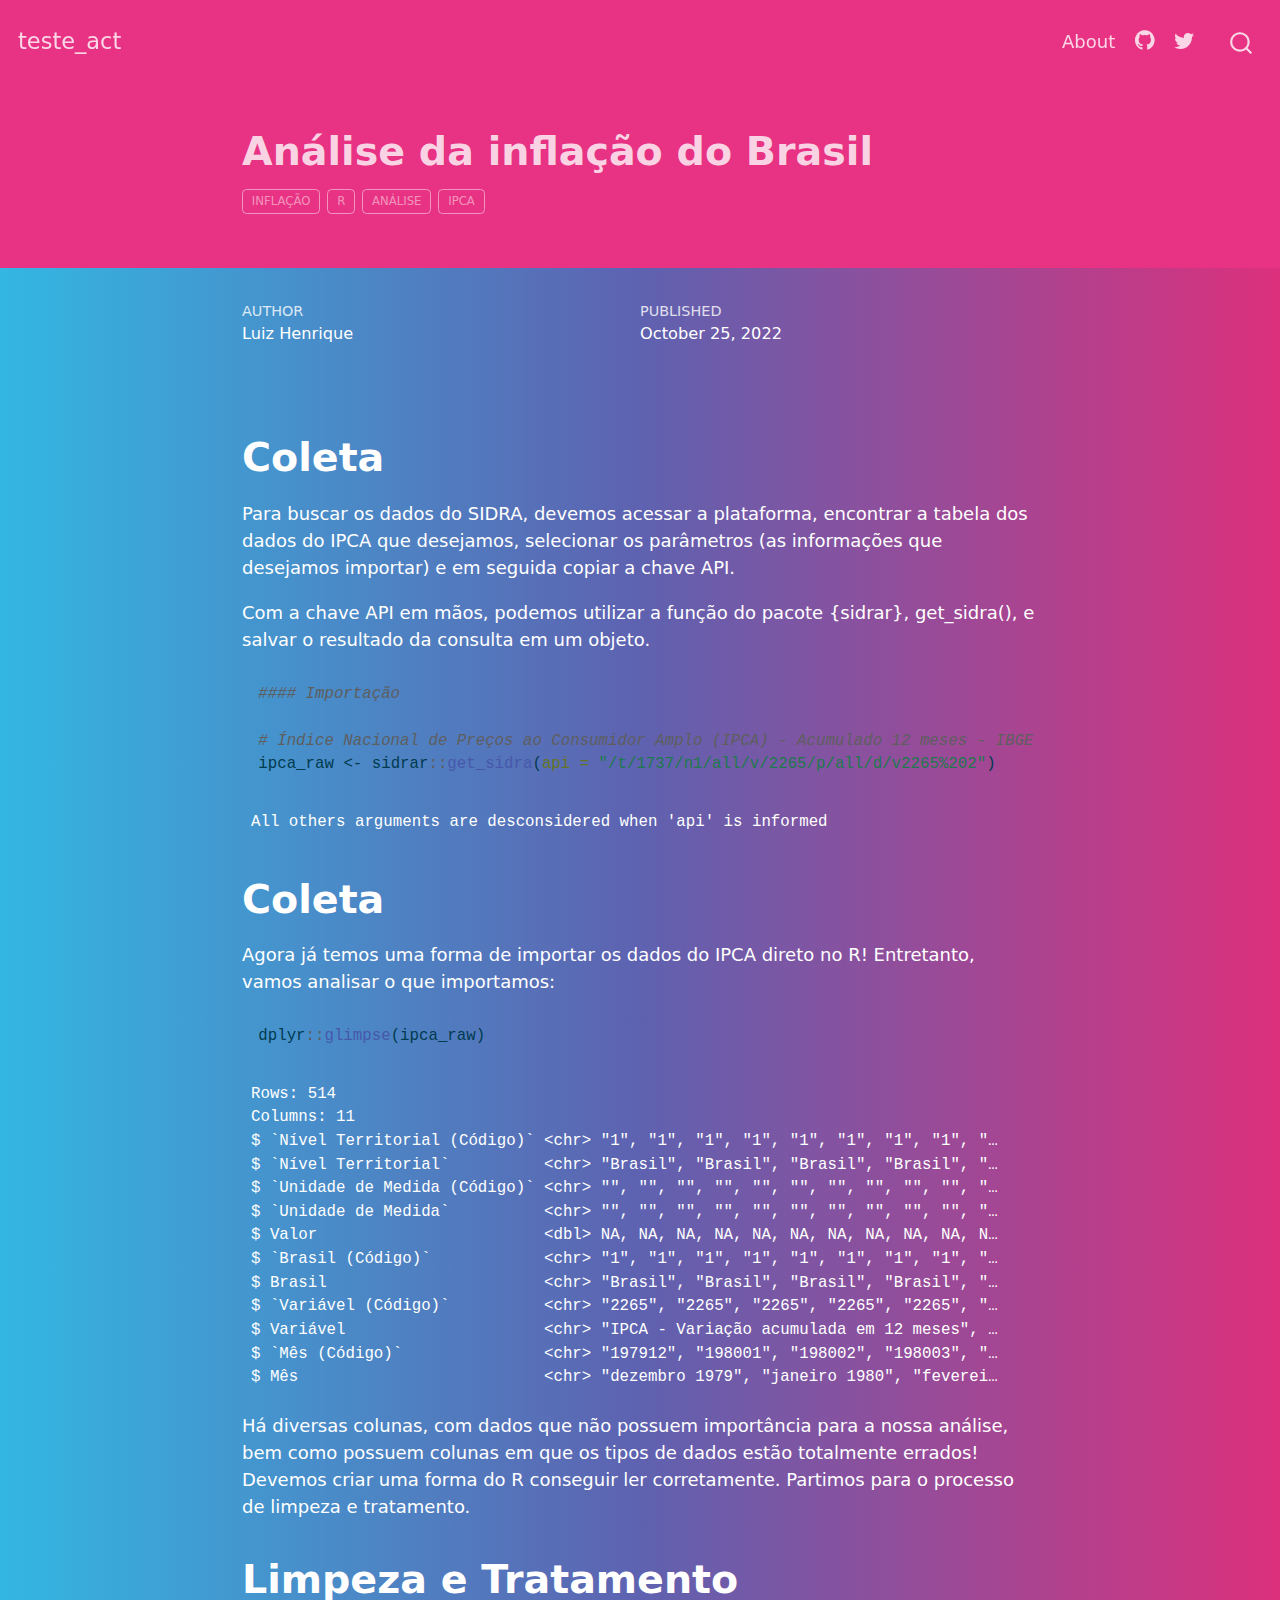
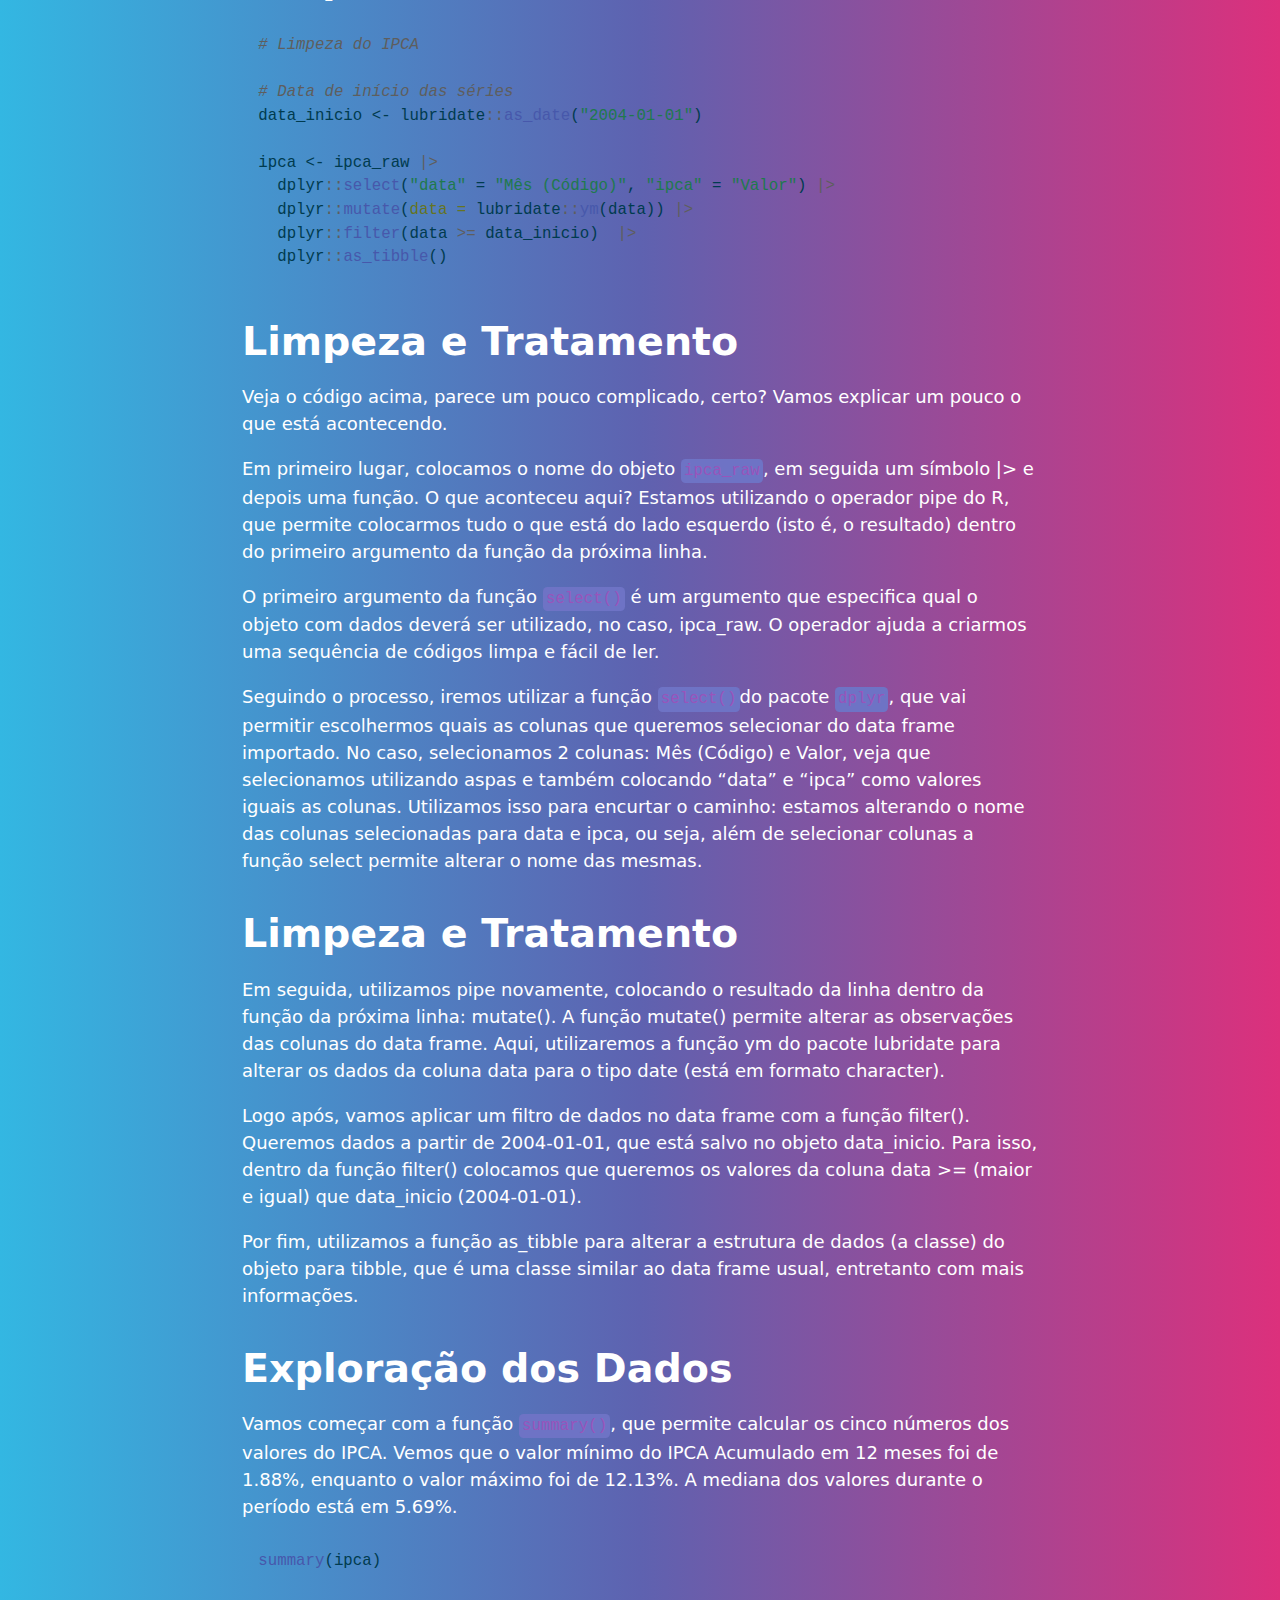
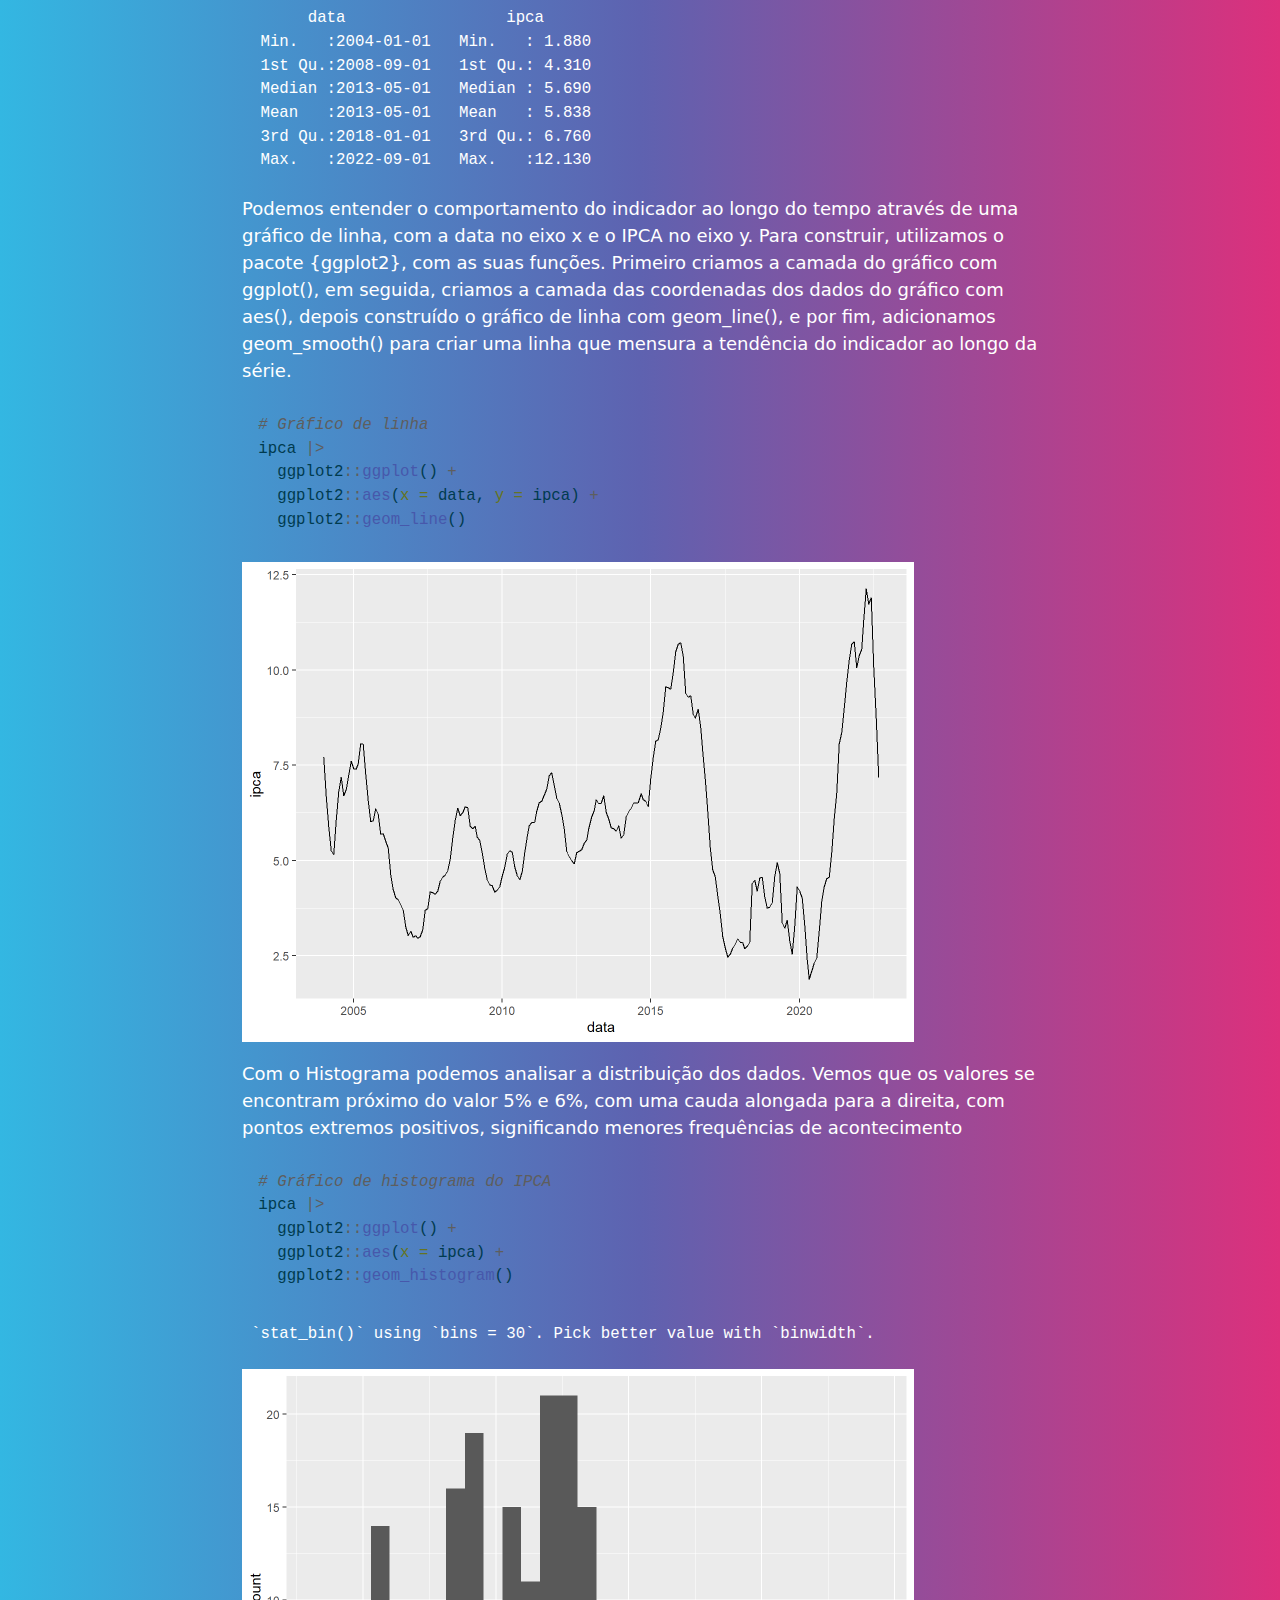
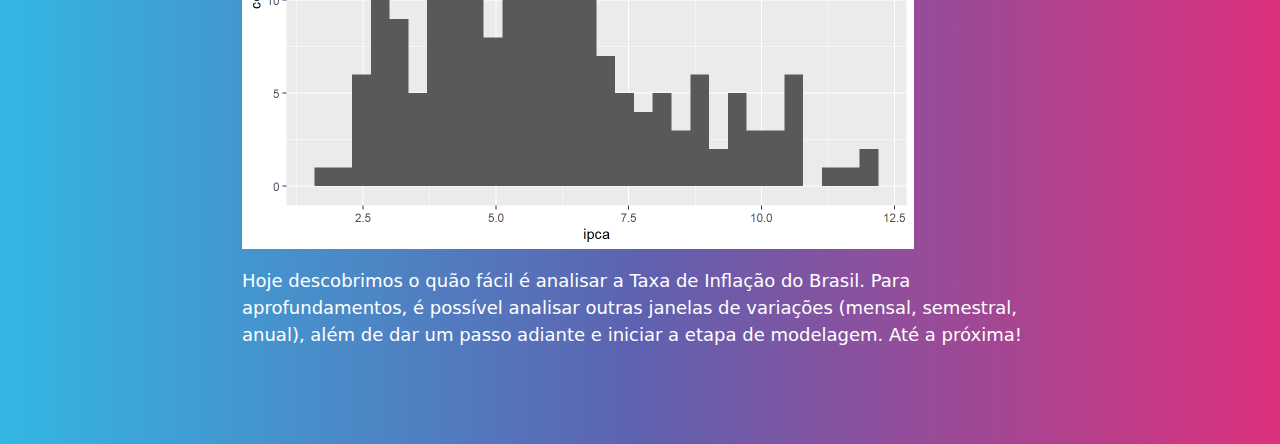
==== docs/posts/post-with-code/index.html @ 05f70dd1 "add files" ====
<!DOCTYPE html>
<html xmlns="http://www.w3.org/1999/xhtml" lang="en" xml:lang="en"><head>

<meta charset="utf-8">
<meta name="generator" content="quarto-1.1.251">

<meta name="viewport" content="width=device-width, initial-scale=1.0, user-scalable=yes">

<meta name="author" content="Luiz Henrique">
<meta name="dcterms.date" content="2022-10-25">

<title>teste_act - Análise da inflação do Brasil</title>
<style>
code{white-space: pre-wrap;}
span.smallcaps{font-variant: small-caps;}
div.columns{display: flex; gap: min(4vw, 1.5em);}
div.column{flex: auto; overflow-x: auto;}
div.hanging-indent{margin-left: 1.5em; text-indent: -1.5em;}
ul.task-list{list-style: none;}
ul.task-list li input[type="checkbox"] {
  width: 0.8em;
  margin: 0 0.8em 0.2em -1.6em;
  vertical-align: middle;
}
pre > code.sourceCode { white-space: pre; position: relative; }
pre > code.sourceCode > span { display: inline-block; line-height: 1.25; }
pre > code.sourceCode > span:empty { height: 1.2em; }
.sourceCode { overflow: visible; }
code.sourceCode > span { color: inherit; text-decoration: inherit; }
div.sourceCode { margin: 1em 0; }
pre.sourceCode { margin: 0; }
@media screen {
div.sourceCode { overflow: auto; }
}
@media print {
pre > code.sourceCode { white-space: pre-wrap; }
pre > code.sourceCode > span { text-indent: -5em; padding-left: 5em; }
}
pre.numberSource code
  { counter-reset: source-line 0; }
pre.numberSource code > span
  { position: relative; left: -4em; counter-increment: source-line; }
pre.numberSource code > span > a:first-child::before
  { content: counter(source-line);
    position: relative; left: -1em; text-align: right; vertical-align: baseline;
    border: none; display: inline-block;
    -webkit-touch-callout: none; -webkit-user-select: none;
    -khtml-user-select: none; -moz-user-select: none;
    -ms-user-select: none; user-select: none;
    padding: 0 4px; width: 4em;
    color: #aaaaaa;
  }
pre.numberSource { margin-left: 3em; border-left: 1px solid #aaaaaa;  padding-left: 4px; }
div.sourceCode
  {   }
@media screen {
pre > code.sourceCode > span > a:first-child::before { text-decoration: underline; }
}
code span.al { color: #ff0000; font-weight: bold; } /* Alert */
code span.an { color: #60a0b0; font-weight: bold; font-style: italic; } /* Annotation */
code span.at { color: #7d9029; } /* Attribute */
code span.bn { color: #40a070; } /* BaseN */
code span.bu { color: #008000; } /* BuiltIn */
code span.cf { color: #007020; font-weight: bold; } /* ControlFlow */
code span.ch { color: #4070a0; } /* Char */
code span.cn { color: #880000; } /* Constant */
code span.co { color: #60a0b0; font-style: italic; } /* Comment */
code span.cv { color: #60a0b0; font-weight: bold; font-style: italic; } /* CommentVar */
code span.do { color: #ba2121; font-style: italic; } /* Documentation */
code span.dt { color: #902000; } /* DataType */
code span.dv { color: #40a070; } /* DecVal */
code span.er { color: #ff0000; font-weight: bold; } /* Error */
code span.ex { } /* Extension */
code span.fl { color: #40a070; } /* Float */
code span.fu { color: #06287e; } /* Function */
code span.im { color: #008000; font-weight: bold; } /* Import */
code span.in { color: #60a0b0; font-weight: bold; font-style: italic; } /* Information */
code span.kw { color: #007020; font-weight: bold; } /* Keyword */
code span.op { color: #666666; } /* Operator */
code span.ot { color: #007020; } /* Other */
code span.pp { color: #bc7a00; } /* Preprocessor */
code span.sc { color: #4070a0; } /* SpecialChar */
code span.ss { color: #bb6688; } /* SpecialString */
code span.st { color: #4070a0; } /* String */
code span.va { color: #19177c; } /* Variable */
code span.vs { color: #4070a0; } /* VerbatimString */
code span.wa { color: #60a0b0; font-weight: bold; font-style: italic; } /* Warning */
</style>


<script src="../../site_libs/quarto-nav/quarto-nav.js"></script>
<script src="../../site_libs/quarto-nav/headroom.min.js"></script>
<script src="../../site_libs/clipboard/clipboard.min.js"></script>
<script src="../../site_libs/quarto-search/autocomplete.umd.js"></script>
<script src="../../site_libs/quarto-search/fuse.min.js"></script>
<script src="../../site_libs/quarto-search/quarto-search.js"></script>
<meta name="quarto:offset" content="../../">
<script src="../../site_libs/quarto-html/quarto.js"></script>
<script src="../../site_libs/quarto-html/popper.min.js"></script>
<script src="../../site_libs/quarto-html/tippy.umd.min.js"></script>
<script src="../../site_libs/quarto-html/anchor.min.js"></script>
<link href="../../site_libs/quarto-html/tippy.css" rel="stylesheet">
<link href="../../site_libs/quarto-html/quarto-syntax-highlighting.css" rel="stylesheet" id="quarto-text-highlighting-styles">
<script src="../../site_libs/bootstrap/bootstrap.min.js"></script>
<link href="../../site_libs/bootstrap/bootstrap-icons.css" rel="stylesheet">
<link href="../../site_libs/bootstrap/bootstrap.min.css" rel="stylesheet" id="quarto-bootstrap" data-mode="light">
<script id="quarto-search-options" type="application/json">{
  "location": "navbar",
  "copy-button": false,
  "collapse-after": 3,
  "panel-placement": "end",
  "type": "overlay",
  "limit": 20,
  "language": {
    "search-no-results-text": "No results",
    "search-matching-documents-text": "matching documents",
    "search-copy-link-title": "Copy link to search",
    "search-hide-matches-text": "Hide additional matches",
    "search-more-match-text": "more match in this document",
    "search-more-matches-text": "more matches in this document",
    "search-clear-button-title": "Clear",
    "search-detached-cancel-button-title": "Cancel",
    "search-submit-button-title": "Submit"
  }
}</script>


<link rel="stylesheet" href="../../styles.css">
</head>

<body class="nav-fixed fullcontent">

<div id="quarto-search-results"></div>
  <header id="quarto-header" class="headroom fixed-top">
    <nav class="navbar navbar-expand-lg navbar-dark ">
      <div class="navbar-container container-fluid">
      <div class="navbar-brand-container">
    <a class="navbar-brand" href="../../index.html">
    <span class="navbar-title">teste_act</span>
    </a>
  </div>
          <button class="navbar-toggler" type="button" data-bs-toggle="collapse" data-bs-target="#navbarCollapse" aria-controls="navbarCollapse" aria-expanded="false" aria-label="Toggle navigation" onclick="if (window.quartoToggleHeadroom) { window.quartoToggleHeadroom(); }">
  <span class="navbar-toggler-icon"></span>
</button>
          <div class="collapse navbar-collapse" id="navbarCollapse">
            <ul class="navbar-nav navbar-nav-scroll ms-auto">
  <li class="nav-item">
    <a class="nav-link" href="../../about.html">About</a>
  </li>  
  <li class="nav-item compact">
    <a class="nav-link" href="https://github.com/"><i class="bi bi-github" role="img">
</i> 
 </a>
  </li>  
  <li class="nav-item compact">
    <a class="nav-link" href="https://twitter.com"><i class="bi bi-twitter" role="img">
</i> 
 </a>
  </li>  
</ul>
              <div id="quarto-search" class="" title="Search"></div>
          </div> <!-- /navcollapse -->
      </div> <!-- /container-fluid -->
    </nav>
</header>
<!-- content -->
<header id="title-block-header" class="quarto-title-block default page-columns page-full">
  <div class="quarto-title-banner page-columns page-full">
    <div class="quarto-title column-body">
      <h1 class="title">Análise da inflação do Brasil</h1>
                                <div class="quarto-categories">
                <div class="quarto-category">inflação</div>
                <div class="quarto-category">R</div>
                <div class="quarto-category">análise</div>
                <div class="quarto-category">ipca</div>
              </div>
                  </div>
  </div>
    
  
  <div class="quarto-title-meta">

      <div>
      <div class="quarto-title-meta-heading">Author</div>
      <div class="quarto-title-meta-contents">
               <p>Luiz Henrique </p>
            </div>
    </div>
      
      <div>
      <div class="quarto-title-meta-heading">Published</div>
      <div class="quarto-title-meta-contents">
        <p class="date">October 25, 2022</p>
      </div>
    </div>
      
    </div>
    
  
  </header><div id="quarto-content" class="quarto-container page-columns page-rows-contents page-layout-article page-navbar">
<!-- sidebar -->
<!-- margin-sidebar -->
    
<!-- main -->
<main class="content quarto-banner-title-block" id="quarto-document-content">




<section id="coleta" class="level1">
<h1>Coleta</h1>
<p>Para buscar os dados do SIDRA, devemos acessar a plataforma, encontrar a tabela dos dados do IPCA que desejamos, selecionar os parâmetros (as informações que desejamos importar) e em seguida copiar a chave API.</p>
<p>Com a chave API em mãos, podemos utilizar a função do pacote {sidrar}, get_sidra(), e salvar o resultado da consulta em um objeto.</p>
<div class="cell">
<div class="sourceCode cell-code" id="cb1"><pre class="sourceCode r code-with-copy"><code class="sourceCode r"><span id="cb1-1"><a href="#cb1-1" aria-hidden="true" tabindex="-1"></a><span class="do">#### Importação</span></span>
<span id="cb1-2"><a href="#cb1-2" aria-hidden="true" tabindex="-1"></a></span>
<span id="cb1-3"><a href="#cb1-3" aria-hidden="true" tabindex="-1"></a><span class="co"># Índice Nacional de Preços ao Consumidor Amplo (IPCA) - Acumulado 12 meses - IBGE</span></span>
<span id="cb1-4"><a href="#cb1-4" aria-hidden="true" tabindex="-1"></a>ipca_raw <span class="ot">&lt;-</span> sidrar<span class="sc">::</span><span class="fu">get_sidra</span>(<span class="at">api =</span> <span class="st">"/t/1737/n1/all/v/2265/p/all/d/v2265%202"</span>)</span></code><button title="Copy to Clipboard" class="code-copy-button"><i class="bi"></i></button></pre></div>
<div class="cell-output cell-output-stderr">
<pre><code>All others arguments are desconsidered when 'api' is informed</code></pre>
</div>
</div>
</section>
<section id="coleta-1" class="level1">
<h1>Coleta</h1>
<p>Agora já temos uma forma de importar os dados do IPCA direto no R! Entretanto, vamos analisar o que importamos:</p>
<div class="cell">
<div class="sourceCode cell-code" id="cb3"><pre class="sourceCode r code-with-copy"><code class="sourceCode r"><span id="cb3-1"><a href="#cb3-1" aria-hidden="true" tabindex="-1"></a>dplyr<span class="sc">::</span><span class="fu">glimpse</span>(ipca_raw)</span></code><button title="Copy to Clipboard" class="code-copy-button"><i class="bi"></i></button></pre></div>
<div class="cell-output cell-output-stdout">
<pre><code>Rows: 514
Columns: 11
$ `Nível Territorial (Código)` &lt;chr&gt; "1", "1", "1", "1", "1", "1", "1", "1", "…
$ `Nível Territorial`          &lt;chr&gt; "Brasil", "Brasil", "Brasil", "Brasil", "…
$ `Unidade de Medida (Código)` &lt;chr&gt; "", "", "", "", "", "", "", "", "", "", "…
$ `Unidade de Medida`          &lt;chr&gt; "", "", "", "", "", "", "", "", "", "", "…
$ Valor                        &lt;dbl&gt; NA, NA, NA, NA, NA, NA, NA, NA, NA, NA, N…
$ `Brasil (Código)`            &lt;chr&gt; "1", "1", "1", "1", "1", "1", "1", "1", "…
$ Brasil                       &lt;chr&gt; "Brasil", "Brasil", "Brasil", "Brasil", "…
$ `Variável (Código)`          &lt;chr&gt; "2265", "2265", "2265", "2265", "2265", "…
$ Variável                     &lt;chr&gt; "IPCA - Variação acumulada em 12 meses", …
$ `Mês (Código)`               &lt;chr&gt; "197912", "198001", "198002", "198003", "…
$ Mês                          &lt;chr&gt; "dezembro 1979", "janeiro 1980", "feverei…</code></pre>
</div>
</div>
<p>Há diversas colunas, com dados que não possuem importância para a nossa análise, bem como possuem colunas em que os tipos de dados estão totalmente errados! Devemos criar uma forma do R conseguir ler corretamente. Partimos para o processo de limpeza e tratamento.</p>
</section>
<section id="limpeza-e-tratamento" class="level1">
<h1>Limpeza e Tratamento</h1>
<div class="cell">
<div class="sourceCode cell-code" id="cb5"><pre class="sourceCode r code-with-copy"><code class="sourceCode r"><span id="cb5-1"><a href="#cb5-1" aria-hidden="true" tabindex="-1"></a><span class="co"># Limpeza do IPCA</span></span>
<span id="cb5-2"><a href="#cb5-2" aria-hidden="true" tabindex="-1"></a></span>
<span id="cb5-3"><a href="#cb5-3" aria-hidden="true" tabindex="-1"></a><span class="co"># Data de início das séries</span></span>
<span id="cb5-4"><a href="#cb5-4" aria-hidden="true" tabindex="-1"></a>data_inicio <span class="ot">&lt;-</span> lubridate<span class="sc">::</span><span class="fu">as_date</span>(<span class="st">"2004-01-01"</span>)</span>
<span id="cb5-5"><a href="#cb5-5" aria-hidden="true" tabindex="-1"></a></span>
<span id="cb5-6"><a href="#cb5-6" aria-hidden="true" tabindex="-1"></a>ipca <span class="ot">&lt;-</span> ipca_raw <span class="sc">|&gt;</span> </span>
<span id="cb5-7"><a href="#cb5-7" aria-hidden="true" tabindex="-1"></a>  dplyr<span class="sc">::</span><span class="fu">select</span>(<span class="st">"data"</span> <span class="ot">=</span> <span class="st">"Mês (Código)"</span>, <span class="st">"ipca"</span> <span class="ot">=</span> <span class="st">"Valor"</span>) <span class="sc">|&gt;</span> </span>
<span id="cb5-8"><a href="#cb5-8" aria-hidden="true" tabindex="-1"></a>  dplyr<span class="sc">::</span><span class="fu">mutate</span>(<span class="at">data =</span> lubridate<span class="sc">::</span><span class="fu">ym</span>(data)) <span class="sc">|&gt;</span> </span>
<span id="cb5-9"><a href="#cb5-9" aria-hidden="true" tabindex="-1"></a>  dplyr<span class="sc">::</span><span class="fu">filter</span>(data <span class="sc">&gt;=</span> data_inicio)  <span class="sc">|&gt;</span> </span>
<span id="cb5-10"><a href="#cb5-10" aria-hidden="true" tabindex="-1"></a>  dplyr<span class="sc">::</span><span class="fu">as_tibble</span>()</span></code><button title="Copy to Clipboard" class="code-copy-button"><i class="bi"></i></button></pre></div>
</div>
</section>
<section id="limpeza-e-tratamento-1" class="level1">
<h1>Limpeza e Tratamento</h1>
<p>Veja o código acima, parece um pouco complicado, certo? Vamos explicar um pouco o que está acontecendo.</p>
<p>Em primeiro lugar, colocamos o nome do objeto <code>ipca_raw</code>, em seguida um símbolo |&gt; e depois uma função. O que aconteceu aqui? Estamos utilizando o operador pipe do R, que permite colocarmos tudo o que está do lado esquerdo (isto é, o resultado) dentro do primeiro argumento da função da próxima linha.</p>
<p>O primeiro argumento da função <code>select()</code> é um argumento que especifica qual o objeto com dados deverá ser utilizado, no caso, ipca_raw. O operador ajuda a criarmos uma sequência de códigos limpa e fácil de ler.</p>
<p>Seguindo o processo, iremos utilizar a função <code>select()</code>do pacote <code>dplyr</code>, que vai permitir escolhermos quais as colunas que queremos selecionar do data frame importado. No caso, selecionamos 2 colunas: Mês (Código) e Valor, veja que selecionamos utilizando aspas e também colocando “data” e “ipca” como valores iguais as colunas. Utilizamos isso para encurtar o caminho: estamos alterando o nome das colunas selecionadas para data e ipca, ou seja, além de selecionar colunas a função select permite alterar o nome das mesmas.</p>
</section>
<section id="limpeza-e-tratamento-2" class="level1">
<h1>Limpeza e Tratamento</h1>
<p>Em seguida, utilizamos pipe novamente, colocando o resultado da linha dentro da função da próxima linha: mutate(). A função mutate() permite alterar as observações das colunas do data frame. Aqui, utilizaremos a função ym do pacote lubridate para alterar os dados da coluna data para o tipo date (está em formato character).</p>
<p>Logo após, vamos aplicar um filtro de dados no data frame com a função filter(). Queremos dados a partir de 2004-01-01, que está salvo no objeto data_inicio. Para isso, dentro da função filter() colocamos que queremos os valores da coluna data &gt;= (maior e igual) que data_inicio (2004-01-01).</p>
<p>Por fim, utilizamos a função as_tibble para alterar a estrutura de dados (a classe) do objeto para tibble, que é uma classe similar ao data frame usual, entretanto com mais informações.</p>
</section>
<section id="exploração-dos-dados" class="level1">
<h1>Exploração dos Dados</h1>
<p>Vamos começar com a função <code>summary()</code>, que permite calcular os cinco números dos valores do IPCA. Vemos que o valor mínimo do IPCA Acumulado em 12 meses foi de 1.88%, enquanto o valor máximo foi de 12.13%. A mediana dos valores durante o período está em 5.69%.</p>
<div class="cell">
<div class="sourceCode cell-code" id="cb6"><pre class="sourceCode r code-with-copy"><code class="sourceCode r"><span id="cb6-1"><a href="#cb6-1" aria-hidden="true" tabindex="-1"></a><span class="fu">summary</span>(ipca)</span></code><button title="Copy to Clipboard" class="code-copy-button"><i class="bi"></i></button></pre></div>
<div class="cell-output cell-output-stdout">
<pre><code>      data                 ipca       
 Min.   :2004-01-01   Min.   : 1.880  
 1st Qu.:2008-09-01   1st Qu.: 4.310  
 Median :2013-05-01   Median : 5.690  
 Mean   :2013-05-01   Mean   : 5.838  
 3rd Qu.:2018-01-01   3rd Qu.: 6.760  
 Max.   :2022-09-01   Max.   :12.130  </code></pre>
</div>
</div>
<p>Podemos entender o comportamento do indicador ao longo do tempo através de uma gráfico de linha, com a data no eixo x e o IPCA no eixo y. Para construir, utilizamos o pacote {ggplot2}, com as suas funções. Primeiro criamos a camada do gráfico com ggplot(), em seguida, criamos a camada das coordenadas dos dados do gráfico com aes(), depois construído o gráfico de linha com geom_line(), e por fim, adicionamos geom_smooth() para criar uma linha que mensura a tendência do indicador ao longo da série.</p>
<div class="cell">
<div class="sourceCode cell-code" id="cb8"><pre class="sourceCode r code-with-copy"><code class="sourceCode r"><span id="cb8-1"><a href="#cb8-1" aria-hidden="true" tabindex="-1"></a><span class="co"># Gráfico de linha</span></span>
<span id="cb8-2"><a href="#cb8-2" aria-hidden="true" tabindex="-1"></a>ipca <span class="sc">|&gt;</span> </span>
<span id="cb8-3"><a href="#cb8-3" aria-hidden="true" tabindex="-1"></a>  ggplot2<span class="sc">::</span><span class="fu">ggplot</span>() <span class="sc">+</span></span>
<span id="cb8-4"><a href="#cb8-4" aria-hidden="true" tabindex="-1"></a>  ggplot2<span class="sc">::</span><span class="fu">aes</span>(<span class="at">x =</span> data, <span class="at">y =</span> ipca) <span class="sc">+</span></span>
<span id="cb8-5"><a href="#cb8-5" aria-hidden="true" tabindex="-1"></a>  ggplot2<span class="sc">::</span><span class="fu">geom_line</span>()</span></code><button title="Copy to Clipboard" class="code-copy-button"><i class="bi"></i></button></pre></div>
<div class="cell-output-display">
<p><img src="index_files/figure-html/linha-1.png" class="img-fluid" width="672"></p>
</div>
</div>
<p>Com o Histograma podemos analisar a distribuição dos dados. Vemos que os valores se encontram próximo do valor 5% e 6%, com uma cauda alongada para a direita, com pontos extremos positivos, significando menores frequências de acontecimento</p>
<div class="cell">
<div class="sourceCode cell-code" id="cb9"><pre class="sourceCode r code-with-copy"><code class="sourceCode r"><span id="cb9-1"><a href="#cb9-1" aria-hidden="true" tabindex="-1"></a><span class="co"># Gráfico de histograma do IPCA</span></span>
<span id="cb9-2"><a href="#cb9-2" aria-hidden="true" tabindex="-1"></a>ipca <span class="sc">|&gt;</span> </span>
<span id="cb9-3"><a href="#cb9-3" aria-hidden="true" tabindex="-1"></a>  ggplot2<span class="sc">::</span><span class="fu">ggplot</span>() <span class="sc">+</span></span>
<span id="cb9-4"><a href="#cb9-4" aria-hidden="true" tabindex="-1"></a>  ggplot2<span class="sc">::</span><span class="fu">aes</span>(<span class="at">x =</span> ipca) <span class="sc">+</span></span>
<span id="cb9-5"><a href="#cb9-5" aria-hidden="true" tabindex="-1"></a>  ggplot2<span class="sc">::</span><span class="fu">geom_histogram</span>()</span></code><button title="Copy to Clipboard" class="code-copy-button"><i class="bi"></i></button></pre></div>
<div class="cell-output cell-output-stderr">
<pre><code>`stat_bin()` using `bins = 30`. Pick better value with `binwidth`.</code></pre>
</div>
<div class="cell-output-display">
<p><img src="index_files/figure-html/histograma-1.png" class="img-fluid" width="672"></p>
</div>
</div>
<p>Hoje descobrimos o quão fácil é analisar a Taxa de Inflação do Brasil. Para aprofundamentos, é possível analisar outras janelas de variações (mensal, semestral, anual), além de dar um passo adiante e iniciar a etapa de modelagem. Até a próxima!</p>


</section>

</main> <!-- /main -->
<script id="quarto-html-after-body" type="application/javascript">
window.document.addEventListener("DOMContentLoaded", function (event) {
  const toggleBodyColorMode = (bsSheetEl) => {
    const mode = bsSheetEl.getAttribute("data-mode");
    const bodyEl = window.document.querySelector("body");
    if (mode === "dark") {
      bodyEl.classList.add("quarto-dark");
      bodyEl.classList.remove("quarto-light");
    } else {
      bodyEl.classList.add("quarto-light");
      bodyEl.classList.remove("quarto-dark");
    }
  }
  const toggleBodyColorPrimary = () => {
    const bsSheetEl = window.document.querySelector("link#quarto-bootstrap");
    if (bsSheetEl) {
      toggleBodyColorMode(bsSheetEl);
    }
  }
  toggleBodyColorPrimary();  
  const icon = "";
  const anchorJS = new window.AnchorJS();
  anchorJS.options = {
    placement: 'right',
    icon: icon
  };
  anchorJS.add('.anchored');
  const clipboard = new window.ClipboardJS('.code-copy-button', {
    target: function(trigger) {
      return trigger.previousElementSibling;
    }
  });
  clipboard.on('success', function(e) {
    // button target
    const button = e.trigger;
    // don't keep focus
    button.blur();
    // flash "checked"
    button.classList.add('code-copy-button-checked');
    var currentTitle = button.getAttribute("title");
    button.setAttribute("title", "Copied!");
    setTimeout(function() {
      button.setAttribute("title", currentTitle);
      button.classList.remove('code-copy-button-checked');
    }, 1000);
    // clear code selection
    e.clearSelection();
  });
  function tippyHover(el, contentFn) {
    const config = {
      allowHTML: true,
      content: contentFn,
      maxWidth: 500,
      delay: 100,
      arrow: false,
      appendTo: function(el) {
          return el.parentElement;
      },
      interactive: true,
      interactiveBorder: 10,
      theme: 'quarto',
      placement: 'bottom-start'
    };
    window.tippy(el, config); 
  }
  const noterefs = window.document.querySelectorAll('a[role="doc-noteref"]');
  for (var i=0; i<noterefs.length; i++) {
    const ref = noterefs[i];
    tippyHover(ref, function() {
      // use id or data attribute instead here
      let href = ref.getAttribute('data-footnote-href') || ref.getAttribute('href');
      try { href = new URL(href).hash; } catch {}
      const id = href.replace(/^#\/?/, "");
      const note = window.document.getElementById(id);
      return note.innerHTML;
    });
  }
  var bibliorefs = window.document.querySelectorAll('a[role="doc-biblioref"]');
  for (var i=0; i<bibliorefs.length; i++) {
    const ref = bibliorefs[i];
    const cites = ref.parentNode.getAttribute('data-cites').split(' ');
    tippyHover(ref, function() {
      var popup = window.document.createElement('div');
      cites.forEach(function(cite) {
        var citeDiv = window.document.createElement('div');
        citeDiv.classList.add('hanging-indent');
        citeDiv.classList.add('csl-entry');
        var biblioDiv = window.document.getElementById('ref-' + cite);
        if (biblioDiv) {
          citeDiv.innerHTML = biblioDiv.innerHTML;
        }
        popup.appendChild(citeDiv);
      });
      return popup.innerHTML;
    });
  }
});
</script>
</div> <!-- /content -->



</body></html>
---- docs/site_libs/quarto-html/tippy.css ----
.tippy-box[data-animation=fade][data-state=hidden]{opacity:0}[data-tippy-root]{max-width:calc(100vw - 10px)}.tippy-box{position:relative;background-color:#333;color:#fff;border-radius:4px;font-size:14px;line-height:1.4;white-space:normal;outline:0;transition-property:transform,visibility,opacity}.tippy-box[data-placement^=top]>.tippy-arrow{bottom:0}.tippy-box[data-placement^=top]>.tippy-arrow:before{bottom:-7px;left:0;border-width:8px 8px 0;border-top-color:initial;transform-origin:center top}.tippy-box[data-placement^=bottom]>.tippy-arrow{top:0}.tippy-box[data-placement^=bottom]>.tippy-arrow:before{top:-7px;left:0;border-width:0 8px 8px;border-bottom-color:initial;transform-origin:center bottom}.tippy-box[data-placement^=left]>.tippy-arrow{right:0}.tippy-box[data-placement^=left]>.tippy-arrow:before{border-width:8px 0 8px 8px;border-left-color:initial;right:-7px;transform-origin:center left}.tippy-box[data-placement^=right]>.tippy-arrow{left:0}.tippy-box[data-placement^=right]>.tippy-arrow:before{left:-7px;border-width:8px 8px 8px 0;border-right-color:initial;transform-origin:center right}.tippy-box[data-inertia][data-state=visible]{transition-timing-function:cubic-bezier(.54,1.5,.38,1.11)}.tippy-arrow{width:16px;height:16px;color:#333}.tippy-arrow:before{content:"";position:absolute;border-color:transparent;border-style:solid}.tippy-content{position:relative;padding:5px 9px;z-index:1}
---- docs/site_libs/quarto-html/quarto-syntax-highlighting.css ----
/* quarto syntax highlight colors */
:root {
  --quarto-hl-ot-color: #003B4F;
  --quarto-hl-at-color: #657422;
  --quarto-hl-ss-color: #20794D;
  --quarto-hl-an-color: #5E5E5E;
  --quarto-hl-fu-color: #4758AB;
  --quarto-hl-st-color: #20794D;
  --quarto-hl-cf-color: #003B4F;
  --quarto-hl-op-color: #5E5E5E;
  --quarto-hl-er-color: #AD0000;
  --quarto-hl-bn-color: #AD0000;
  --quarto-hl-al-color: #AD0000;
  --quarto-hl-va-color: #111111;
  --quarto-hl-bu-color: inherit;
  --quarto-hl-ex-color: inherit;
  --quarto-hl-pp-color: #AD0000;
  --quarto-hl-in-color: #5E5E5E;
  --quarto-hl-vs-color: #20794D;
  --quarto-hl-wa-color: #5E5E5E;
  --quarto-hl-do-color: #5E5E5E;
  --quarto-hl-im-color: #00769E;
  --quarto-hl-ch-color: #20794D;
  --quarto-hl-dt-color: #AD0000;
  --quarto-hl-fl-color: #AD0000;
  --quarto-hl-co-color: #5E5E5E;
  --quarto-hl-cv-color: #5E5E5E;
  --quarto-hl-cn-color: #8f5902;
  --quarto-hl-sc-color: #5E5E5E;
  --quarto-hl-dv-color: #AD0000;
  --quarto-hl-kw-color: #003B4F;
}

/* other quarto variables */
:root {
  --quarto-font-monospace: SFMono-Regular, Menlo, Monaco, Consolas, "Liberation Mono", "Courier New", monospace;
}

pre > code.sourceCode > span {
  color: #003B4F;
}

code span {
  color: #003B4F;
}

code.sourceCode > span {
  color: #003B4F;
}

div.sourceCode,
div.sourceCode pre.sourceCode {
  color: #003B4F;
}

code span.ot {
  color: #003B4F;
}

code span.at {
  color: #657422;
}

code span.ss {
  color: #20794D;
}

code span.an {
  color: #5E5E5E;
}

code span.fu {
  color: #4758AB;
}

code span.st {
  color: #20794D;
}

code span.cf {
  color: #003B4F;
}

code span.op {
  color: #5E5E5E;
}

code span.er {
  color: #AD0000;
}

code span.bn {
  color: #AD0000;
}

code span.al {
  color: #AD0000;
}

code span.va {
  color: #111111;
}

code span.pp {
  color: #AD0000;
}

code span.in {
  color: #5E5E5E;
}

code span.vs {
  color: #20794D;
}

code span.wa {
  color: #5E5E5E;
  font-style: italic;
}

code span.do {
  color: #5E5E5E;
  font-style: italic;
}

code span.im {
  color: #00769E;
}

code span.ch {
  color: #20794D;
}

code span.dt {
  color: #AD0000;
}

code span.fl {
  color: #AD0000;
}

code span.co {
  color: #5E5E5E;
}

code span.cv {
  color: #5E5E5E;
  font-style: italic;
}

code span.cn {
  color: #8f5902;
}

code span.sc {
  color: #5E5E5E;
}

code span.dv {
  color: #AD0000;
}

code span.kw {
  color: #003B4F;
}

.prevent-inlining {
  content: "</";
}

/*# sourceMappingURL=debc5d5d77c3f9108843748ff7464032.css.map */
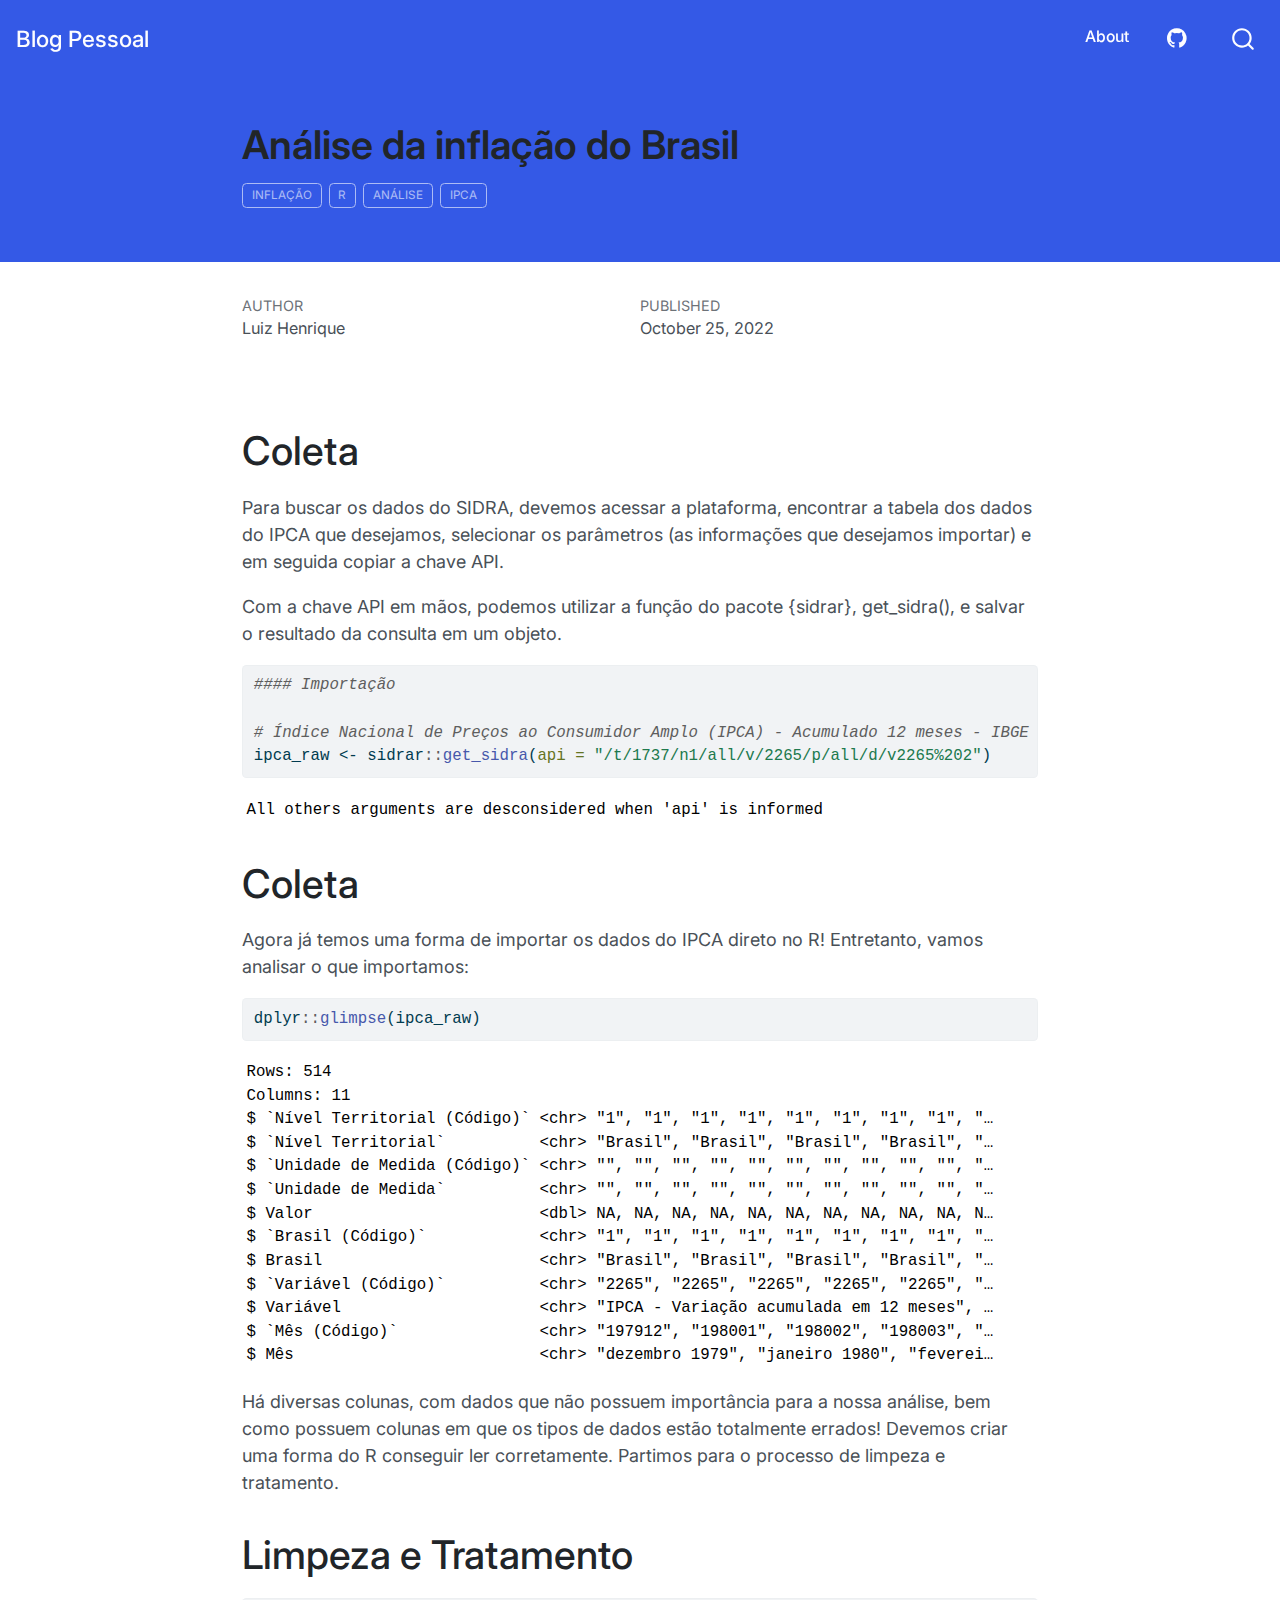
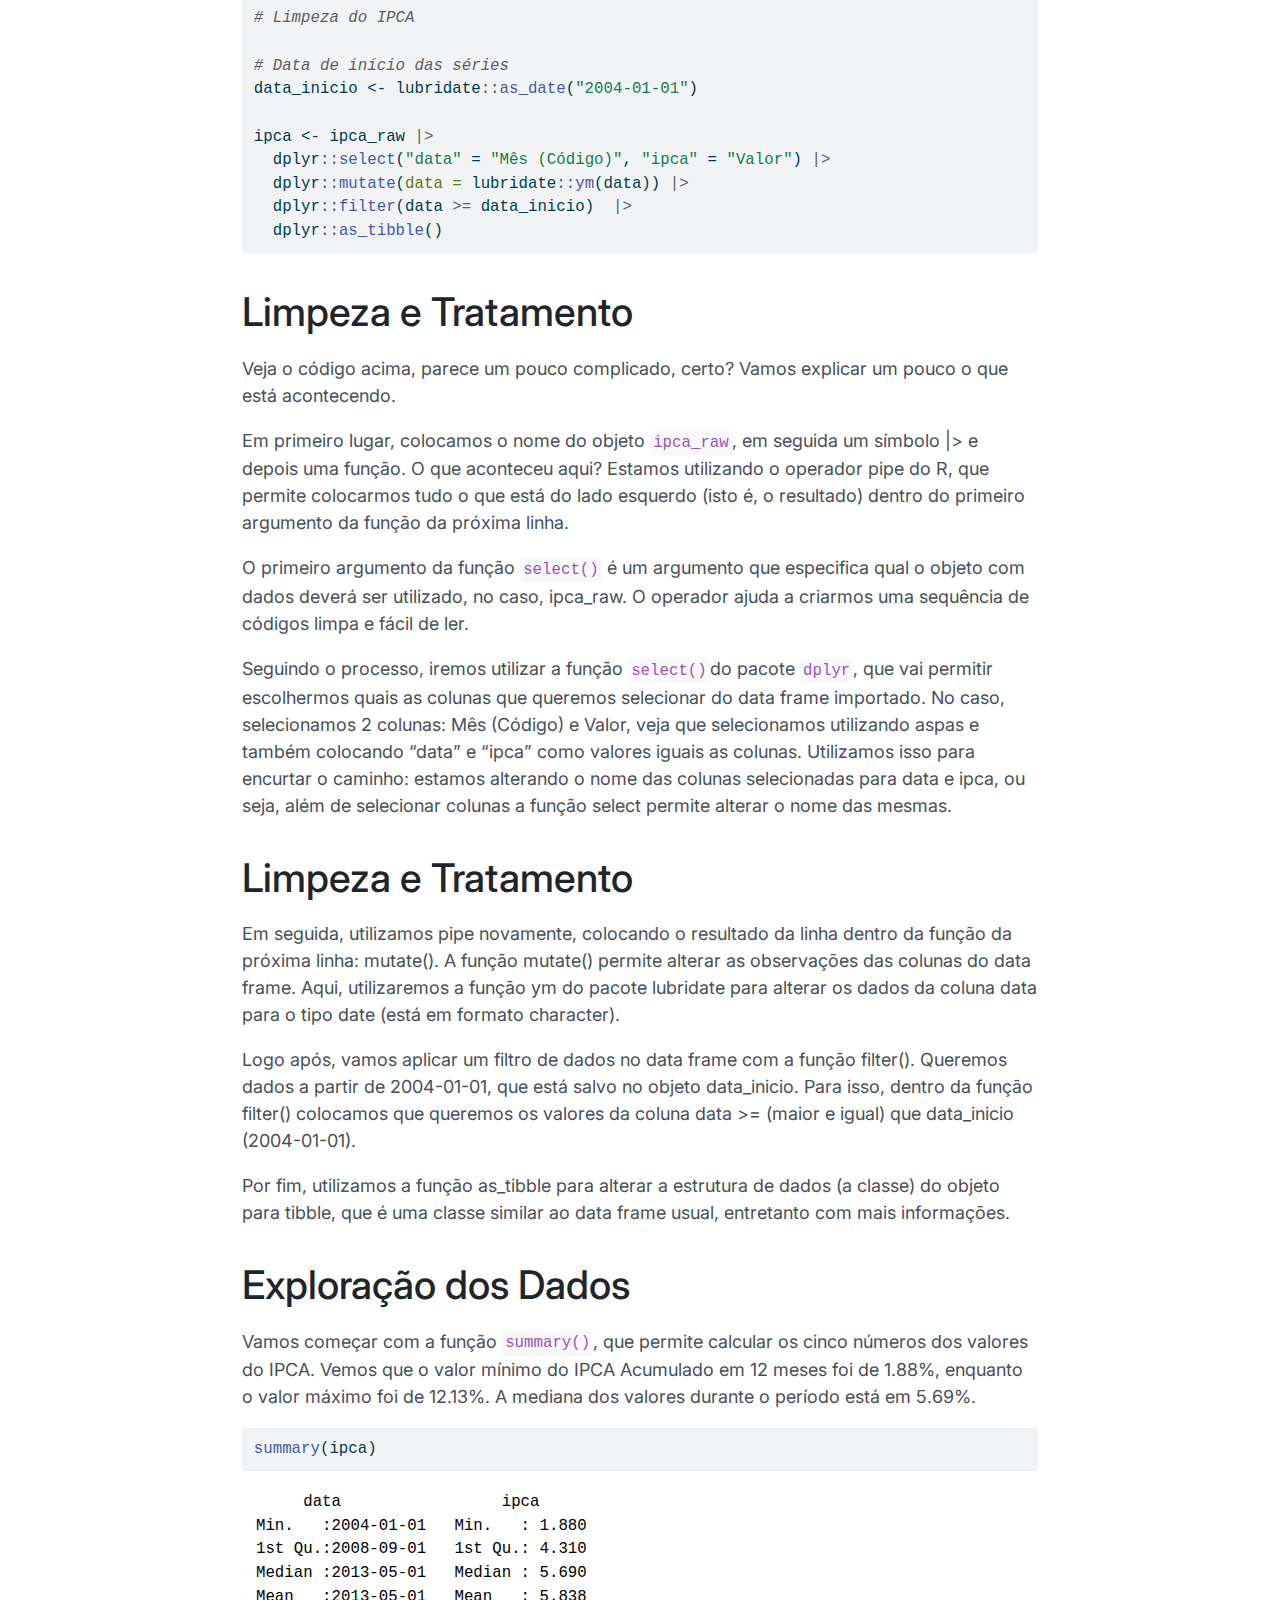
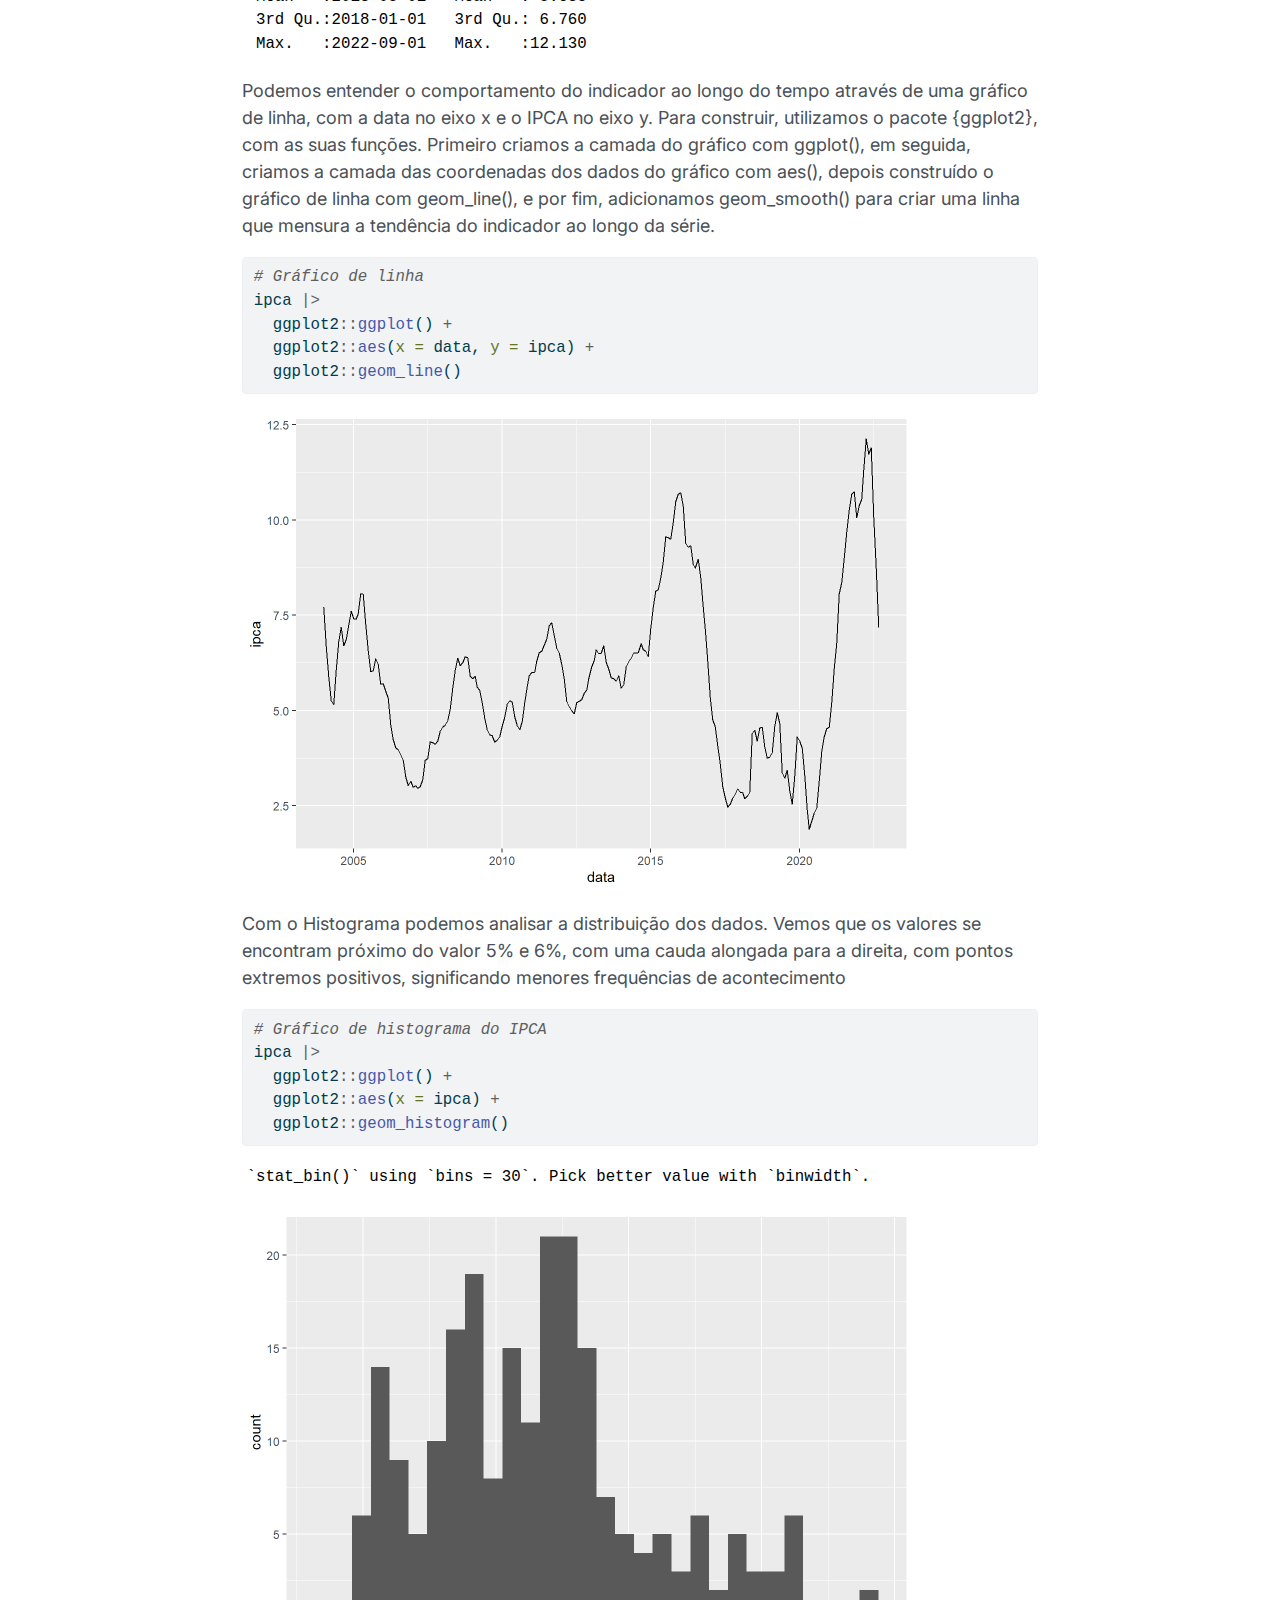
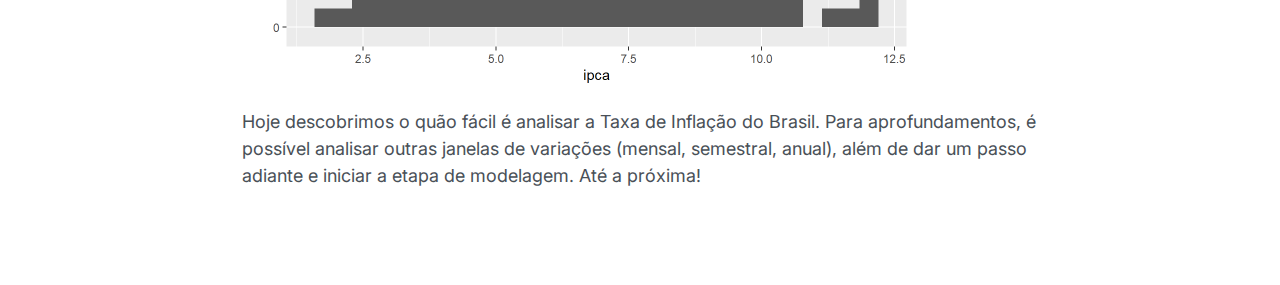
==== commit 5fc6ad1e: "change files" ====
--- a/docs/posts/post-with-code/index.html
+++ b/docs/posts/post-with-code/index.html
@@ -9,7 +9,7 @@
 <meta name="author" content="Luiz Henrique">
 <meta name="dcterms.date" content="2022-10-25">
 
-<title>teste_act - Análise da inflação do Brasil</title>
+<title>Blog Pessoal - Análise da inflação do Brasil</title>
 <style>
 code{white-space: pre-wrap;}
 span.smallcaps{font-variant: small-caps;}
@@ -136,7 +136,7 @@
       <div class="navbar-container container-fluid">
       <div class="navbar-brand-container">
     <a class="navbar-brand" href="../../index.html">
-    <span class="navbar-title">teste_act</span>
+    <span class="navbar-title">Blog Pessoal</span>
     </a>
   </div>
           <button class="navbar-toggler" type="button" data-bs-toggle="collapse" data-bs-target="#navbarCollapse" aria-controls="navbarCollapse" aria-expanded="false" aria-label="Toggle navigation" onclick="if (window.quartoToggleHeadroom) { window.quartoToggleHeadroom(); }">
@@ -148,12 +148,7 @@
     <a class="nav-link" href="../../about.html">About</a>
   </li>  
   <li class="nav-item compact">
-    <a class="nav-link" href="https://github.com/"><i class="bi bi-github" role="img">
-</i> 
- </a>
-  </li>  
-  <li class="nav-item compact">
-    <a class="nav-link" href="https://twitter.com"><i class="bi bi-twitter" role="img">
+    <a class="nav-link" href="https://github.com/analisemacro/blog_rstudio"><i class="bi bi-github" role="img">
 </i> 
  </a>
   </li>  
